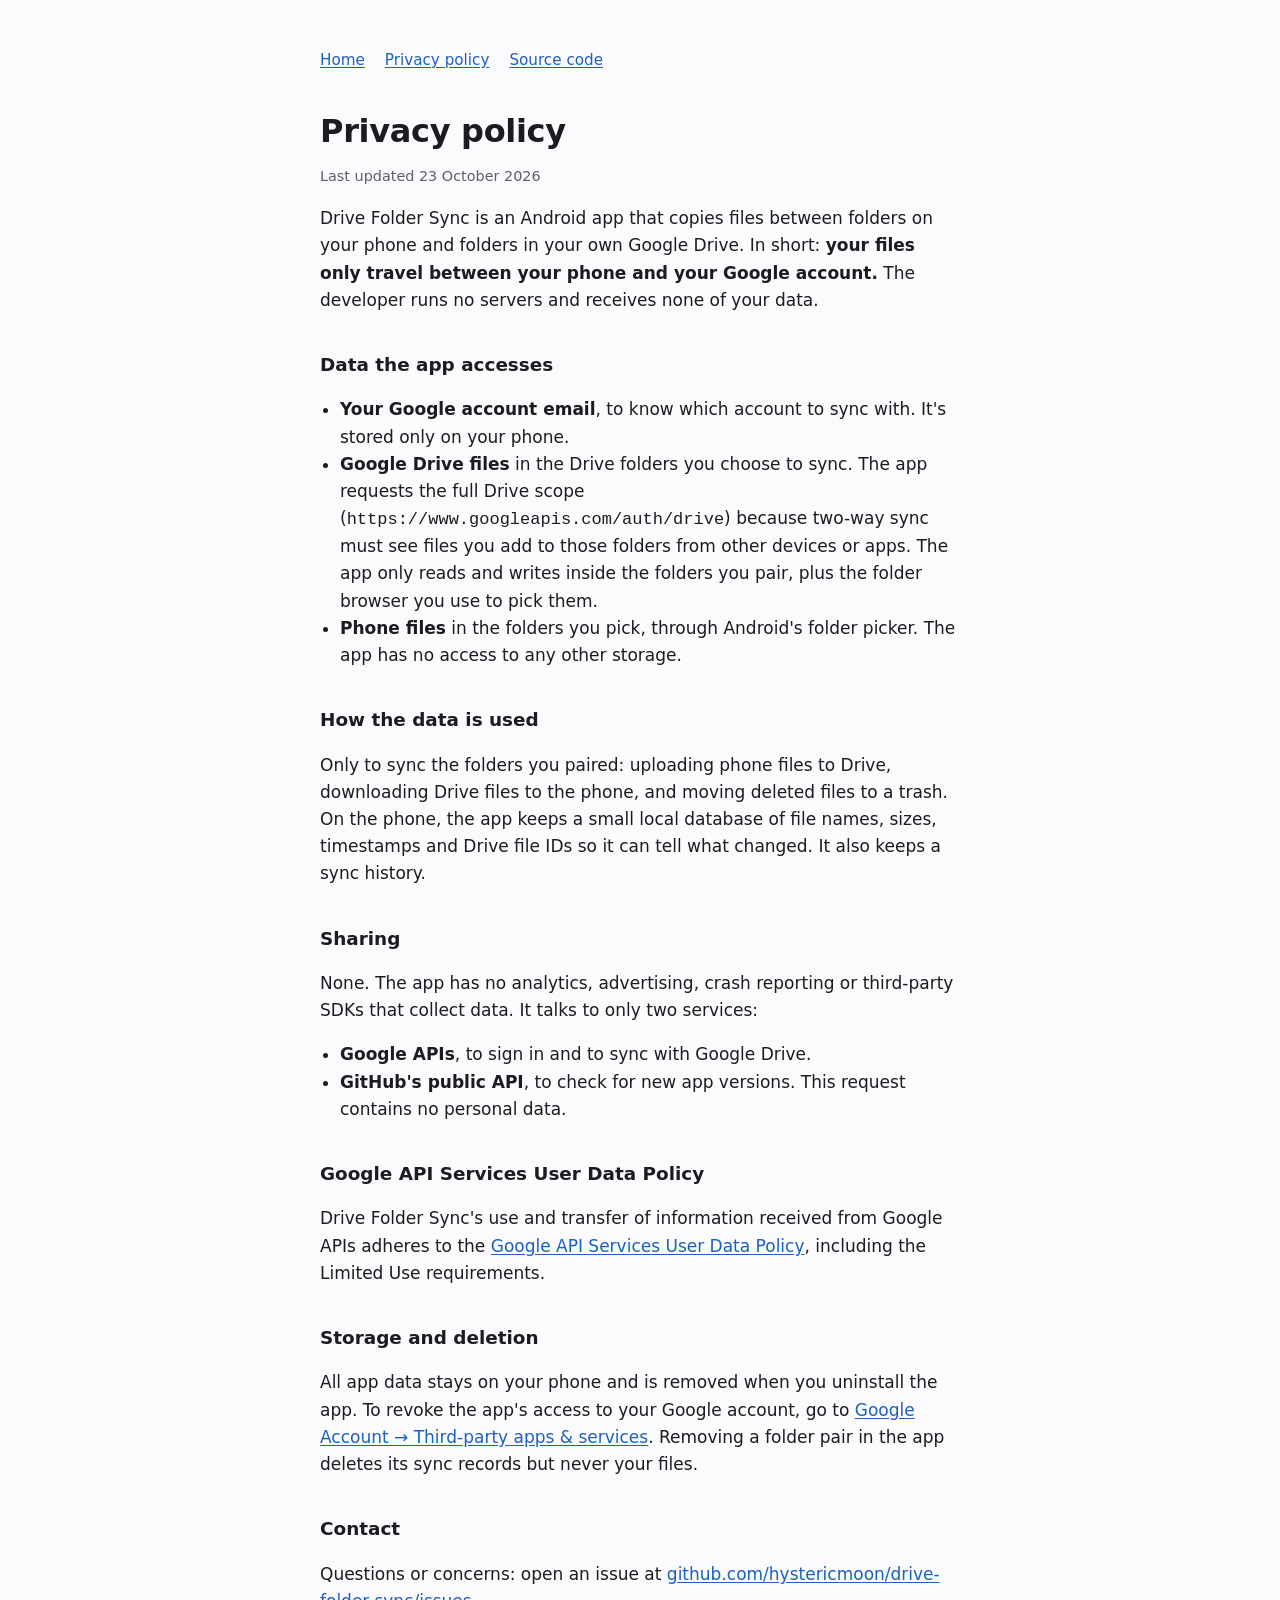
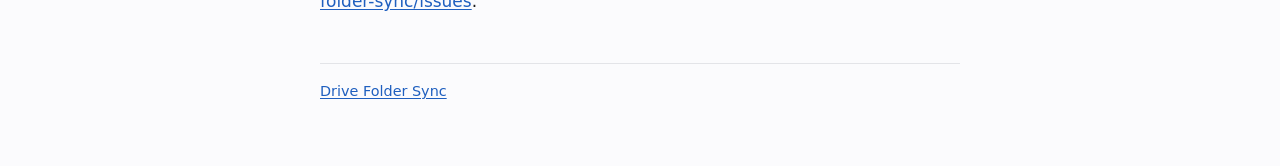
==== docs/privacy.html @ 7808b26b "Add sync history, notifications, exclude rules, auto-update and Pages site - History: per-pair sync " ====
<!doctype html>
<html lang="en">
<head>
  <meta charset="utf-8">
  <meta name="viewport" content="width=device-width, initial-scale=1">
  <title>Privacy Policy · Drive Folder Sync</title>
  <meta name="description" content="How Drive Folder Sync handles your data.">
  <link rel="stylesheet" href="style.css">
</head>
<body>
<main>
  <nav aria-label="Site">
    <a href="./">Home</a>
    <a href="privacy.html" aria-current="page">Privacy policy</a>
    <a href="https://github.com/hystericmoon/drive-folder-sync">Source code</a>
  </nav>

  <h1>Privacy policy</h1>
  <p class="meta">Last updated 23 October 2026</p>

  <p>Drive Folder Sync is an Android app that copies files between folders on your phone and folders in your own Google Drive. In short: <strong>your files only travel between your phone and your Google account.</strong> The developer runs no servers and receives none of your data.</p>

  <h2>Data the app accesses</h2>
  <ul>
    <li><strong>Your Google account email</strong>, to know which account to sync with. It's stored only on your phone.</li>
    <li><strong>Google Drive files</strong> in the Drive folders you choose to sync. The app requests the full Drive scope (<code>https://www.googleapis.com/auth/drive</code>) because two-way sync must see files you add to those folders from other devices or apps. The app only reads and writes inside the folders you pair, plus the folder browser you use to pick them.</li>
    <li><strong>Phone files</strong> in the folders you pick, through Android's folder picker. The app has no access to any other storage.</li>
  </ul>

  <h2>How the data is used</h2>
  <p>Only to sync the folders you paired: uploading phone files to Drive, downloading Drive files to the phone, and moving deleted files to a trash. On the phone, the app keeps a small local database of file names, sizes, timestamps and Drive file IDs so it can tell what changed. It also keeps a sync history.</p>

  <h2>Sharing</h2>
  <p>None. The app has no analytics, advertising, crash reporting or third-party SDKs that collect data. It talks to only two services:</p>
  <ul>
    <li><strong>Google APIs</strong>, to sign in and to sync with Google Drive.</li>
    <li><strong>GitHub's public API</strong>, to check for new app versions. This request contains no personal data.</li>
  </ul>

  <h2>Google API Services User Data Policy</h2>
  <p>Drive Folder Sync's use and transfer of information received from Google APIs adheres to the <a href="https://developers.google.com/terms/api-services-user-data-policy">Google API Services User Data Policy</a>, including the Limited Use requirements.</p>

  <h2>Storage and deletion</h2>
  <p>All app data stays on your phone and is removed when you uninstall the app. To revoke the app's access to your Google account, go to <a href="https://myaccount.google.com/permissions">Google Account → Third-party apps &amp; services</a>. Removing a folder pair in the app deletes its sync records but never your files.</p>

  <h2>Contact</h2>
  <p>Questions or concerns: open an issue at <a href="https://github.com/hystericmoon/drive-folder-sync/issues">github.com/hystericmoon/drive-folder-sync/issues</a>.</p>

  <footer><a href="./">Drive Folder Sync</a></footer>
</main>
</body>
</html>
---- docs/style.css ----
:root {
  --bg: #fbfbfd; --fg: #1b1c1f; --muted: #5c5f66; --accent: #1f5fbf; --rule: #e3e4e8;
  color-scheme: light dark;
}
@media (prefers-color-scheme: dark) {
  :root { --bg: #121316; --fg: #e6e7eb; --muted: #a3a6ad; --accent: #8fb6ff; --rule: #2a2c31; }
}
* { box-sizing: border-box; }
body {
  margin: 0; background: var(--bg); color: var(--fg);
  font: 17px/1.6 system-ui, -apple-system, "Segoe UI", Roboto, sans-serif;
}
main { max-width: 42rem; margin: 0 auto; padding: 3rem 1rem 4rem; }
h1 { font-size: 2rem; line-height: 1.2; margin: 0 0 .5rem; letter-spacing: -0.01em; }
h2 { font-size: 1.15rem; margin: 2.25rem 0 .5rem; }
p, li { color: var(--fg); }
.lede { color: var(--muted); font-size: 1.1rem; margin-top: 0; }
.meta { color: var(--muted); font-size: .9rem; }
a { color: var(--accent); text-underline-offset: 2px; }
a:focus-visible { outline: 2px solid var(--accent); outline-offset: 2px; border-radius: 2px; }
nav { display: flex; gap: 1.25rem; margin-bottom: 2.5rem; font-size: .95rem; }
footer { border-top: 1px solid var(--rule); margin-top: 3rem; padding-top: 1rem; color: var(--muted); font-size: .9rem; }
ul { padding-left: 1.25rem; }
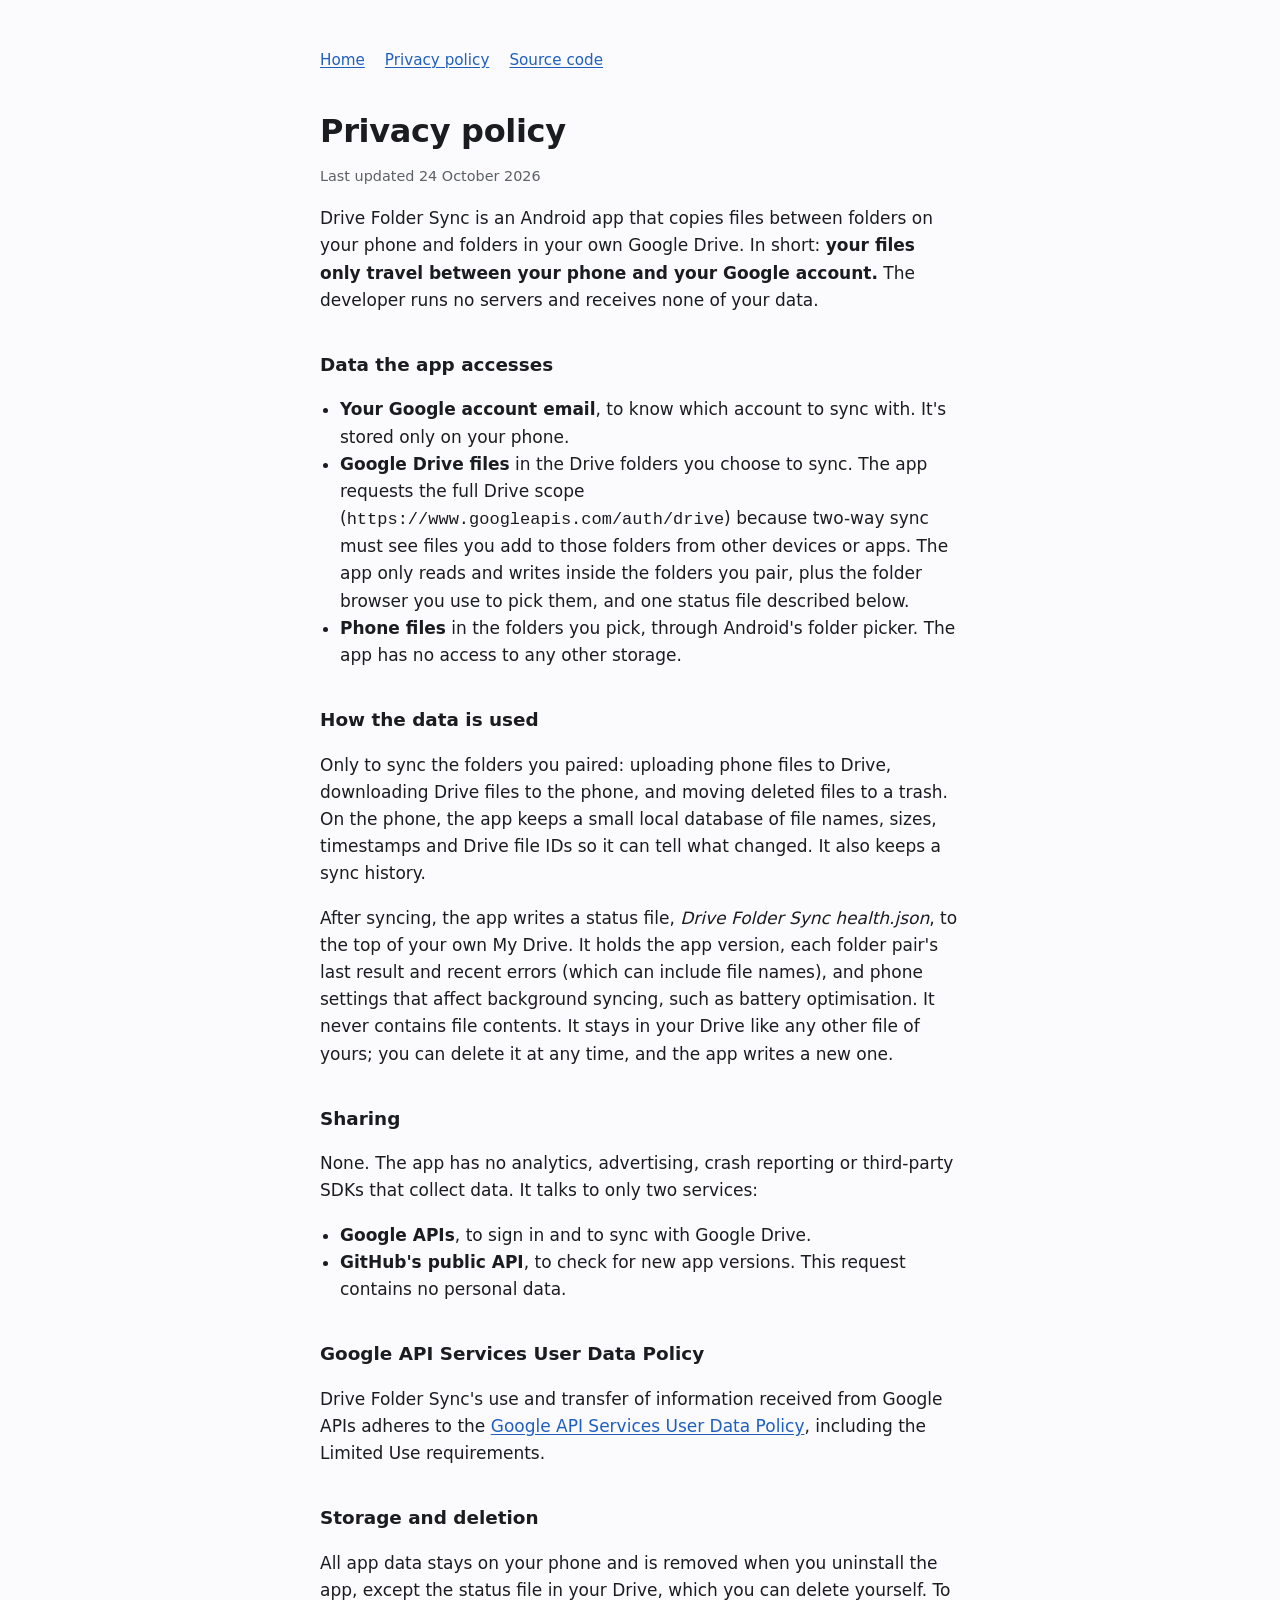
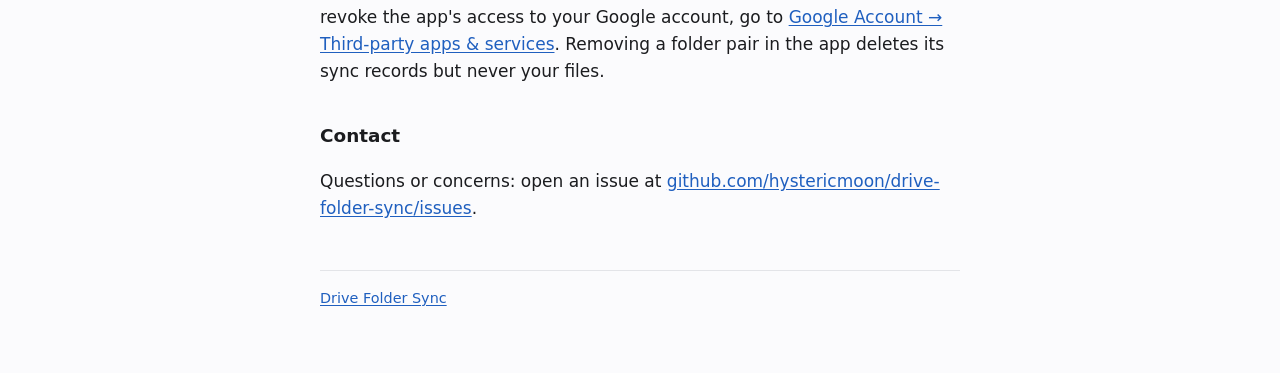
==== commit df0bf1ff: "Health report in Drive, emulator matrix, weekly run, live Drive tests - HealthReporter keeps "Drive " ====
--- a/docs/privacy.html
+++ b/docs/privacy.html
@@ -16,19 +16,20 @@
   </nav>
 
   <h1>Privacy policy</h1>
-  <p class="meta">Last updated 23 October 2026</p>
+  <p class="meta">Last updated 24 October 2026</p>
 
   <p>Drive Folder Sync is an Android app that copies files between folders on your phone and folders in your own Google Drive. In short: <strong>your files only travel between your phone and your Google account.</strong> The developer runs no servers and receives none of your data.</p>
 
   <h2>Data the app accesses</h2>
   <ul>
     <li><strong>Your Google account email</strong>, to know which account to sync with. It's stored only on your phone.</li>
-    <li><strong>Google Drive files</strong> in the Drive folders you choose to sync. The app requests the full Drive scope (<code>https://www.googleapis.com/auth/drive</code>) because two-way sync must see files you add to those folders from other devices or apps. The app only reads and writes inside the folders you pair, plus the folder browser you use to pick them.</li>
+    <li><strong>Google Drive files</strong> in the Drive folders you choose to sync. The app requests the full Drive scope (<code>https://www.googleapis.com/auth/drive</code>) because two-way sync must see files you add to those folders from other devices or apps. The app only reads and writes inside the folders you pair, plus the folder browser you use to pick them, and one status file described below.</li>
     <li><strong>Phone files</strong> in the folders you pick, through Android's folder picker. The app has no access to any other storage.</li>
   </ul>
 
   <h2>How the data is used</h2>
   <p>Only to sync the folders you paired: uploading phone files to Drive, downloading Drive files to the phone, and moving deleted files to a trash. On the phone, the app keeps a small local database of file names, sizes, timestamps and Drive file IDs so it can tell what changed. It also keeps a sync history.</p>
+  <p>After syncing, the app writes a status file, <em>Drive Folder Sync health.json</em>, to the top of your own My Drive. It holds the app version, each folder pair's last result and recent errors (which can include file names), and phone settings that affect background syncing, such as battery optimisation. It never contains file contents. It stays in your Drive like any other file of yours; you can delete it at any time, and the app writes a new one.</p>
 
   <h2>Sharing</h2>
   <p>None. The app has no analytics, advertising, crash reporting or third-party SDKs that collect data. It talks to only two services:</p>
@@ -41,7 +42,7 @@
   <p>Drive Folder Sync's use and transfer of information received from Google APIs adheres to the <a href="https://developers.google.com/terms/api-services-user-data-policy">Google API Services User Data Policy</a>, including the Limited Use requirements.</p>
 
   <h2>Storage and deletion</h2>
-  <p>All app data stays on your phone and is removed when you uninstall the app. To revoke the app's access to your Google account, go to <a href="https://myaccount.google.com/permissions">Google Account → Third-party apps &amp; services</a>. Removing a folder pair in the app deletes its sync records but never your files.</p>
+  <p>All app data stays on your phone and is removed when you uninstall the app, except the status file in your Drive, which you can delete yourself. To revoke the app's access to your Google account, go to <a href="https://myaccount.google.com/permissions">Google Account → Third-party apps &amp; services</a>. Removing a folder pair in the app deletes its sync records but never your files.</p>
 
   <h2>Contact</h2>
   <p>Questions or concerns: open an issue at <a href="https://github.com/hystericmoon/drive-folder-sync/issues">github.com/hystericmoon/drive-folder-sync/issues</a>.</p>
